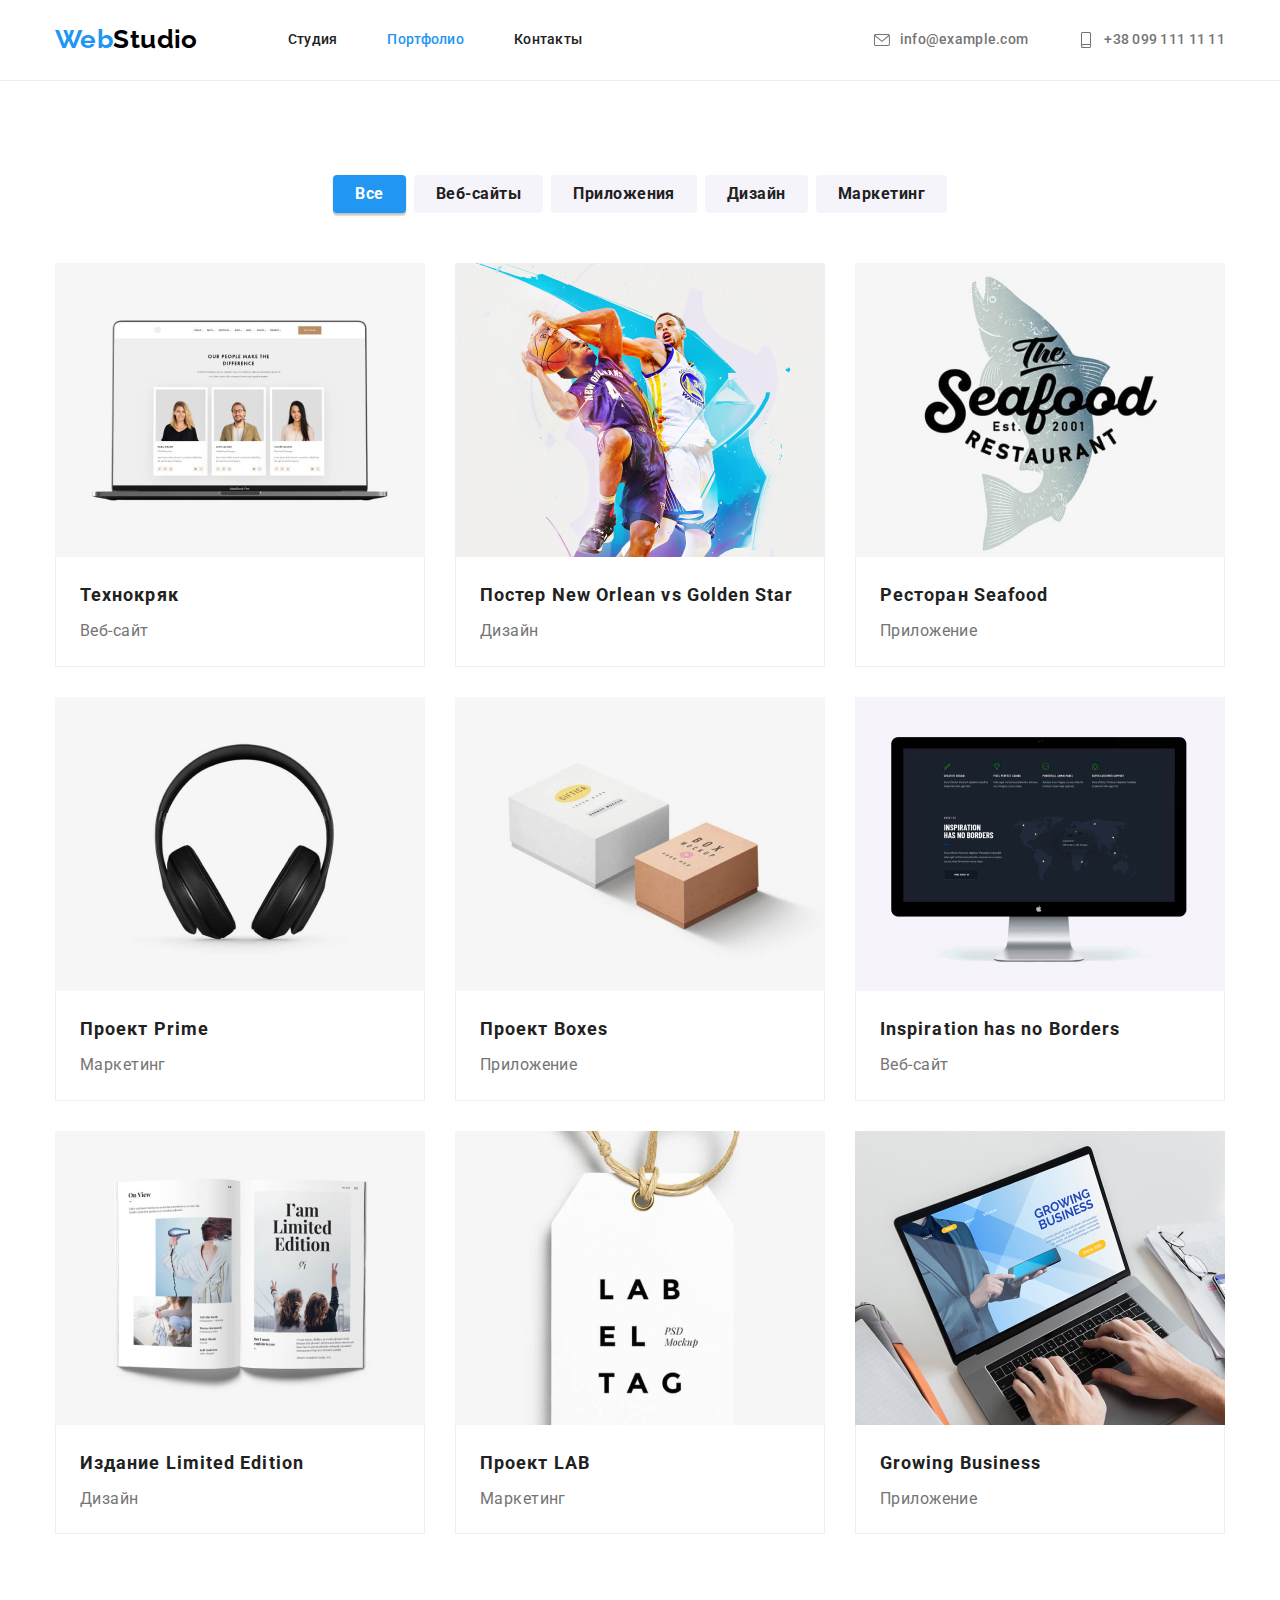
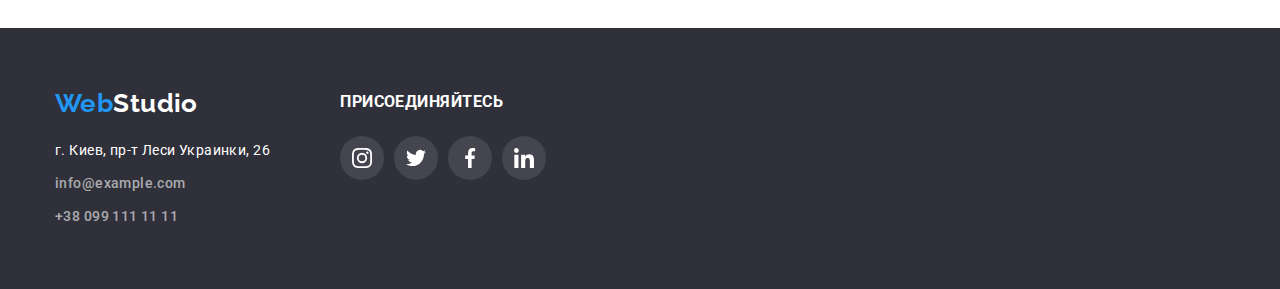
==== portfolio.html @ 371bf43d ":tada:" ====
<!DOCTYPE html>
<html lang="ru">
  <head>
    <meta charset="UTF-8" />
    <meta http-equiv="X-UA-Compatible" content="IE=edge" />
    <meta name="viewport" content="width=1600, initial-scale=1.0" />
    <title>Portfolio</title>
    <!-- Normalizer & fonts -->
    <link rel="stylesheet" href="./css/modern-normalize.min.css" />
    <link rel="preconnect" href="https://fonts.gstatic.com" />
    <link
      href="https://fonts.googleapis.com/css2?family=Raleway:wght@700&family=Roboto:wght@400;500;700;900&display=swap"
      rel="stylesheet"
    />
    <!-- Favicons -->
    <link
      rel="apple-touch-icon"
      sizes="76x76"
      href="./images/icons/favs/apple-touch-icon.png"
    />
    <link
      rel="icon"
      type="image/png"
      sizes="32x32"
      href="./images/icons/favs/favicon-32x32.png"
    />
    <link
      rel="icon"
      type="image/png"
      sizes="16x16"
      href="./images/icons/favs/favicon-16x16.png"
    />
    <link rel="manifest" href="./images/icons/favs/site.webmanifest" />
    <meta name="msapplication-TileColor" content="#2196f3" />
    <meta name="theme-color" content="#2196f3" />

    <!-- Site Styles -->
    <link rel="stylesheet" href="./css/styles.css" />
  </head>
  <body>
    <!-- Header -->
    <header class="page-header">
      <div class="container main-nav">
        <!-- Logo -->
        <nav class="navigation">
          <div class="logo">
            <a href="./" class="logo__link"
              ><span class="logo__accent">Web</span>Studio</a
            >
          </div>

          <!-- Menu -->
          <ul class="menu list">
            <li class="menu__item">
              <a class="menu__link" href="./">Студия</a>
            </li>
            <li class="menu__item">
              <a class="menu__link current" href="portfolio.html">Портфолио</a>
            </li>
            <li class="menu__item">
              <a class="menu__link" href="">Контакты</a>
            </li>
          </ul>
        </nav>

        <!-- Contacts -->
        <ul class="contacts list">
          <li class="main-nav contacts__item">
            <a class="contacts__link" href="mailto://info@example.com">
              <svg class="link-icon">
                <use href="./images/icons/sprites.svg#envelope"></use>
              </svg>
              info@example.com</a
            >
          </li>
          <li class="main-nav contacts__item">
            <a class="contacts__link" href="tel://+380991111111">
              <svg class="link-icon">
                <use href="./images/icons/sprites.svg#smartphone"></use>
              </svg>
              +38 099 111 11 11</a
            >
          </li>
        </ul>
      </div>
    </header>

    <!-- Main -->
    <main class="main">
      <!-- Our work -->
      <section class="section">
        <div class="container">
          <h1 class="section__heading hidden">Наши работы</h1>

          <!-- Filter -->
          <ul class="filter list">
            <li class="filter__item">
              <button type="button" class="filter__btn active button">
                Все
              </button>
            </li>
            <li class="filter__item">
              <button type="button" class="filter__btn button">
                Веб-сайты
              </button>
            </li>
            <li class="filter__item">
              <button type="button" class="filter__btn button">
                Приложения
              </button>
            </li>
            <li class="filter__item">
              <button type="button" class="filter__btn button">Дизайн</button>
            </li>
            <li class="filter__item">
              <button type="button" class="filter__btn button">
                Маркетинг
              </button>
            </li>
          </ul>

          <!-- Projects -->
          <ul class="project list">
            <li class="project__item">
              <img
                src="./images/portfolio/tehno.jpg"
                alt="Технокряк"
                width="370"
              />
              <div class="project__container">
                <h2 class="project__title">Технокряк</h2>
                <p class="project__descriptioon">Веб-сайт</p>
              </div>
            </li>
            <li class="project__item">
              <img
                src="./images/portfolio/new-orlean.jpg"
                alt="Постер New Orlean vs Golden Star"
                width="370"
              />
              <div class="project__container">
                <h2 class="project__title">Постер New Orlean vs Golden Star</h2>
                <p class="project__descriptioon">Дизайн</p>
              </div>
            </li>
            <li class="project__item">
              <img
                src="./images/portfolio/seafood.jpg"
                alt="Ресторан Seafood"
                width="370"
              />
              <div class="project__container">
                <h2 class="project__title">Ресторан Seafood</h2>
                <p class="project__descriptioon">Приложение</p>
              </div>
            </li>
            <li class="project__item">
              <img
                src="./images/portfolio/prime.jpg"
                alt="Проект Prime"
                width="370"
              />
              <div class="project__container">
                <h2 class="project__title">Проект Prime</h2>
                <p class="project__descriptioon">Маркетинг</p>
              </div>
            </li>
            <li class="project__item">
              <img
                src="./images/portfolio/boxes.jpg"
                alt="Проект Boxes"
                width="370"
              />
              <div class="project__container">
                <h2 class="project__title">Проект Boxes</h2>
                <p class="project__descriptioon">Приложение</p>
              </div>
            </li>
            <li class="project__item">
              <img
                src="./images/portfolio/inspiration.jpg"
                alt="Inspiration has no Borders"
                width="370"
              />
              <div class="project__container">
                <h2 class="project__title">Inspiration has no Borders</h2>
                <p class="project__descriptioon">Веб-сайт</p>
              </div>
            </li>
            <li class="project__item">
              <img
                src="./images/portfolio/limited-edition.jpg"
                alt="Издание Limited Edition"
                width="370"
              />
              <div class="project__container">
                <h2 class="project__title">Издание Limited Edition</h2>
                <p class="project__descriptioon">Дизайн</p>
              </div>
            </li>
            <li class="project__item">
              <img
                src="./images/portfolio/lab.jpg"
                alt="Проект LAB"
                width="370"
              />
              <div class="project__container">
                <h2 class="project__title">Проект LAB</h2>
                <p class="project__descriptioon">Маркетинг</p>
              </div>
            </li>
            <li class="project__item">
              <img
                src="./images/portfolio/growing-business.jpg"
                alt="Growing Business"
                width="370"
              />
              <div class="project__container">
                <h2 class="project__title">Growing Business</h2>
                <p class="project__descriptioon">Приложение</p>
              </div>
            </li>
          </ul>
        </div>
      </section>
    </main>

    <!-- Footer -->
    <footer class="footer">
      <div class="footer container">
        <section class="footer__item">
          <h2 class="hidden">Адрес</h2>
          <div class="logo">
            <a href="" class="logo__link"
              ><span class="logo__accent">Web</span>Studio</a
            >
          </div>

          <address class="footer contacts">
            г. Киев, пр-т Леси Украинки, 26
            <ul class="footer contacts list">
              <li class="footer contacts__item">
                <a
                  class="footer contacts__link"
                  href="mailto://info@example.com"
                  >info@example.com</a
                >
              </li>
              <li class="footer contacts__item">
                <a class="footer contacts__link" href="tel://+380991111111"
                  >+38 099 111 11 11</a
                >
              </li>
            </ul>
          </address>
        </section>

        <section class="footer__item join">
          <h2 class="hidden">Социальные сети</h2>
          <h3 class="join__title">присоединяйтесь</h3>
          <ul class="join__social list">
            <li class="join__item">
              <a class="join social__link" href="">
                <svg class="social-icon">
                  <use href="./images/icons/sprites.svg#instagram"></use>
                </svg>
              </a>
            </li>
            <li class="join__item">
              <a class="join social__link" href="">
                <svg class="social-icon">
                  <use href="./images/icons/sprites.svg#twitter"></use>
                </svg>
              </a>
            </li>
            <li class="join__item">
              <a class="join social__link" href="">
                <svg class="social-icon">
                  <use href="./images/icons/sprites.svg#facebook"></use>
                </svg>
              </a>
            </li>
            <li class="join__item">
              <a class="join social__link" href="">
                <svg class="social-icon">
                  <use href="./images/icons/sprites.svg#linkedin"></use>
                </svg>
              </a>
            </li>
          </ul>
        </section>
      </div>
    </footer>
  </body>
</html>
---- css/styles.css ----
:root {
  --primary-bg-color: #fff;
  --secondary-bg: #f5f4fa;
  --ternary-bg: #2f303a;
  --primary-text-color: #757575;
  --title-text-color: #212121;
  --logo-color: #000;
  --accent: #2196f3;
  --border-color: #ececec;
  --border-box-color: #eeeeee;
  --ternary-buttons: #afb1b8;
  --footer-links-color: rgba(255, 255, 255, 0.6);
}

body {
  display: flex;
  flex-direction: column;
  background: var(--primary-bg-color);
  color: var(--primary-text-color);

  font-family: 'Roboto', sans-serif;
  font-style: normal;
  font-weight: 400;
  font-size: 14px;
  line-height: 1.8;
  letter-spacing: 0.03em;
}

h1,
h2,
h3,
h4,
h5,
h6,
p {
  margin: 0;
}

img {
  display: block;
  max-width: 100%;
  height: auto;
}

/*
   .d8888b.
  d88P  Y88b
  888    888
  888         .d88b.  88888b.d88b.  88888b.d88b.   .d88b.  88888b.
  888        d88""88b 888 "888 "88b 888 "888 "88b d88""88b 888 "88b
  888    888 888  888 888  888  888 888  888  888 888  888 888  888
  Y88b  d88P Y88..88P 888  888  888 888  888  888 Y88..88P 888  888
   "Y8888P"   "Y88P"  888  888  888 888  888  888  "Y88P"  888  888
   */

.list {
  list-style: none;
  padding: 0;
  margin: 0;
}

.hidden {
  visibility: hidden;
  pointer-events: none;
  position: absolute;
}

.section {
  padding-top: 94px;
  padding-bottom: 94px;
}

/* Wrapper */
.container {
  width: 1200px;
  margin-left: auto;
  margin-right: auto;
  padding-left: 15px;
  padding-right: 15px;
}

/*
_  _ ____ ____ ___  ____ ____
|__| |___ |__| |  \ |___ |__/
|  | |___ |  | |__/ |___ |  \

*/
.page-header {
  color: var(--logo-color);
  border-bottom: 1px solid var(--border-color);
}

.page-header > .container {
  display: flex;
  align-items: center;
  justify-content: space-between;
}

.navigation {
  display: flex;
}
.navigation .logo__link {
  display: block;
  padding-top: 24px;
  padding-bottom: 24px;
}

/*
 |   _   _   _
 |_ (_) (_| (_)
         _|
*/
.logo {
  display: flex;
  font-family: Raleway, sans-serif;
  font-weight: 700;
  font-size: 26px;
  line-height: 1.2;
}

.logo__link {
  text-decoration: none;
  color: inherit;
}

.logo__accent {
  color: var(--accent);
}

/*
 |\/|  _  ._
 |  | (/_ | | |_|
*/
.menu {
  display: flex;
  margin-left: 90px;
}

.menu__item:not(:last-child) {
  margin-right: 50px;
}

/* Site nav */
.menu__link {
  display: block;
  padding-top: 32px;
  padding-bottom: 32px;
  color: var(--title-text-color);
  text-decoration: none;
  font-weight: 500;
  line-height: 1.14;
  letter-spacing: 0.02em;
}

.current,
.menu__link:hover,
.menu__link:focus {
  color: var(--accent);
}

/*
____ ____ _  _ ___ ____ ____ ___ ____
|    |  | |\ |  |  |__| |     |  [__
|___ |__| | \|  |  |  | |___  |  ___]
*/
.contacts {
  font-style: normal;
}

/* Contacts Header */
.page-header .contacts {
  display: flex;
}

.main-nav.contacts__item > .contacts__link {
  display: flex;
  align-items: center;
  padding-top: 32px;
  padding-bottom: 32px;
}

.main-nav.contacts__item + .main-nav.contacts__item {
  margin-left: 50px;
}

.link-icon {
  fill: currentColor;
  margin-right: 10px;
  width: 16px;
  height: 16px;
}

.contacts__link {
  font-weight: 500;
  line-height: 1.14;
  letter-spacing: 0.02em;
  text-decoration: none;
  color: var(--primary-text-color);
}

.contacts__link:hover,
.contacts__link:focus {
  color: var(--accent);
}

/*
____ ____ ____ ___ ____ ____
|___ |  | |  |  |  |___ |__/
|    |__| |__|  |  |___ |  \
*/
.footer {
  background-color: var(--ternary-bg);
  color: var(--primary-bg-color);
  font-size: 14px;
  line-height: 1.71;
  letter-spacing: 0.03em;
}

.footer.container {
  padding-top: 60px;
  padding-bottom: 60px;
  display: flex;
}

.footer__item > .logo {
  margin-bottom: 20px;
}

.footer.contacts__link {
  color: var(--footer-links-color);
}

.contacts__link:hover,
.contacts__link:focus {
  color: var(--accent);
}

.footer.contacts__item {
  margin-top: 9px;
}

.footer__item:not(:last-child) {
  margin-right: 70px;
}

/*
 _ ____ _ _  _
 | |  | | |\ |
_| |__| | | \|

*/
.join__social {
  display: flex;
}

.join__title {
  margin-bottom: 20px;
  font-weight: 700;
  letter-spacing: 0.03em;
  text-transform: uppercase;
}

.join__item:not(:last-child) {
  margin-right: 10px;
}

.join.social__link {
  background: rgba(255, 255, 255, 0.1);
}

/*
___  _  _ ___ ___ ____ _  _ ____
|__] |  |  |   |  |  | |\ | [__
|__] |__|  |   |  |__| | \| ___]
*/
.button {
  color: var(--primary-bg-color);
  background-color: var(--accent);
  border-radius: 4px;
  border: none;
  display: inline-block;
  padding: 10px 32px;
  min-width: 200px;

  font-family: inherit;
  font-weight: 700;
  font-size: 16px;
  line-height: 1.8;
  letter-spacing: 0.06em;
  text-decoration: none;
  cursor: pointer;
}

.button:hover,
.button:focus {
  transition-duration: 0.4s;
  box-shadow: 0 4px 4px rgba(0, 0, 0, 0.15);
}

/*
  888b     d888          d8b
  8888b   d8888          Y8P
  88888b.d88888
  888Y88888P888  8888b.  888 88888b.
  888 Y888P 888     "88b 888 888 "88b
  888  Y8P  888 .d888888 888 888  888
  888   "   888 888  888 888 888  888
  888       888 "Y888888 888 888  888
  */
/*
_  _ ____ ____ ____
|__| |___ |__/ |  |
|  | |___ |  \ |__|
*/
.hero {
  background-color: var(--ternary-bg);
  background-image: linear-gradient(
      to bottom,
      rgba(47, 48, 58, 0.4),
      rgba(47, 48, 58, 0.4)
    ),
    url('../images/hero_bg.jpg');
  background-position: 50% 50%;
  background-size: cover;
  text-align: center;
}

.hero > .container {
  padding: 200px;
}

.hero__title {
  margin-top: 0;
  margin-bottom: 30px;
  padding: 0;
  color: var(--primary-bg-color);
  font-weight: 900;
  font-size: 44px;
  line-height: 1.3;
  letter-spacing: 0.06em;
  text-transform: uppercase;
}

/*
____ ____ ____ ___ _ ____ _  _ ____
[__  |___ |     |  | |  | |\ | [__
___] |___ |___  |  | |__| | \| ___]
*/
.section__heading {
  margin-top: 0;
  margin-bottom: 50px;
  color: var(--title-text-color);
  font-weight: 700;
  font-size: 36px;
  line-height: 1.14;
  text-align: center;
  letter-spacing: 0.03em;
}

/*
____ ____ ____ ___ _  _ ____ ____ ____
|___ |___ |__|  |  |  | |__/ |___ [__
|    |___ |  |  |  |__| |  \ |___ ___]
*/
.features__title {
  margin-top: 0;
  margin-bottom: 10px;
  color: var(--title-text-color);
  font-weight: 700;
  line-height: 1.14;
  letter-spacing: 0.03em;
  text-transform: uppercase;
  color: var(--title-text-color);
}

.features.list {
  display: flex;
}

.features__item + .features__item {
  margin-left: 30px;
}

.features p {
  margin-top: 0;
  margin-bottom: 0;
}

/*
_ ____ ____ _  _ ____
| |    |  | |\ | [__
| |___ |__| | \| ___]

*/

.icon__wrapper {
  display: flex;
  justify-content: center;
  align-items: center;
  width: 270px;
  height: 120px;
  background-color: var(--secondary-bg);
  border-radius: 4px;
  margin-bottom: 30px;
}

.features-icon {
  width: 70px;
  height: 70px;
}

/*
___  ____ _  _ ____ _    ____ ___  _  _ ____ _  _ ___
|  \ |___ |  | |___ |    |  | |__] |\/| |___ |\ |  |
|__/ |___  \/  |___ |___ |__| |    |  | |___ | \|  |

*/

.section.development {
  padding-top: 0;
}

.dev.list {
  display: flex;
}

.dev__item + .dev__item {
  margin-left: 30px;
}

/*
___ ____ ____ _  _
 |  |___ |__| |\/|
 |  |___ |  | |  |

*/
.section.team {
  background-color: var(--secondary-bg);
}

.team.list {
  display: flex;
}

.team__item + .team__item {
  margin-left: 30px;
}

.team__item {
  padding-bottom: 30px;
  background-color: var(--primary-bg-color);
  box-shadow: 0px 1px 3px rgba(0, 0, 0, 0.12), 0px 1px 1px rgba(0, 0, 0, 0.14),
    0px 2px 1px rgba(0, 0, 0, 0.2);
  border-radius: 0px 0px 4px 4px;
  font-size: 16px;
  line-height: 1.18;
  text-align: center;
}

.team__title {
  margin-top: 30px;
  margin-bottom: 0;
  color: var(--title-text-color);
  font-weight: 500;
}

.team__item p {
  margin-top: 10px;
  margin-bottom: 16px;
}

/*
_ ____ ____ _  _ ____
| |    |  | |\ | [__
| |___ |__| | \| ___]

*/
.social {
  display: flex;
  justify-content: center;
}

.social__item:not(:last-child) {
  margin-right: 10px;
}

.social__link {
  display: flex;
  justify-content: center;
  align-items: center;
  width: 44px;
  height: 44px;
  border-radius: 50%;
  color: var(--border);
}
.social__link:hover,
.social__link:focus {
  color: var(--primary-bg-color);
  background-color: var(--accent);
}

.social-icon {
  fill: currentColor;
  width: 20px;
  height: 20px;
}

/*
___  ____ ____ ___ _  _ ____ ____ ____
|__] |__| |__/  |  |\ | |___ |__/ [__
|    |  | |  \  |  | \| |___ |  \ ___]
*/

.partners {
  text-align: center;
}

.partners__list {
  display: flex;
  justify-content: center;
  margin-top: 0px;
  margin-bottom: 0;
}

.partners__items:not(:last-child) {
  margin-right: 30px;
}

/* Partners links & icons */
.partners__link {
  display: flex;
  align-items: center;
  width: 170px;
  height: 90px;
  border: 1px solid var(--ternary-buttons);
  border-radius: 4px;
  color: var(--ternary-buttons);
  margin: 0;
}

.partners__link:hover,
.partners__link:focus {
  color: var(--accent);
  border-color: var(--accent);
}

.partner-icon {
  fill: currentColor;
  height: 50px;
}

/*
  8888888b.                  888     .d888         888 d8b
  888   Y88b                 888    d88P"          888 Y8P
  888    888                 888    888            888
  888   d88P .d88b.  888d888 888888 888888 .d88b.  888 888  .d88b.
  8888888P" d88""88b 888P"   888    888   d88""88b 888 888 d88""88b
  888       888  888 888     888    888   888  888 888 888 888  888
  888       Y88..88P 888     Y88b.  888   Y88..88P 888 888 Y88..88P
  888        "Y88P"  888      "Y888 888    "Y88P"  888 888  "Y88P"
*/

/*
____ _ _    ___ ____ ____
|___ | |     |  |___ |__/
|    | |___  |  |___ |  \
*/
.filter {
  display: flex;
  align-items: center;
  justify-content: center;
  margin-bottom: 50px;
}

.filter__item:not(:last-child) {
  margin-right: 8px;
}

/*
  _                   _
 |_ o | _|_  _  ._   |_)    _|_ _|_  _  ._   _
 |  | |  |_ (/_ |    |_) |_| |_  |_ (_) | | _>
*/
.filter__btn {
  min-width: 73px;
  padding: 6px 22px;
  background-color: var(--secondary-bg);
  color: var(--title-text-color);
  font-size: 16px;
  line-height: 1.62;
  text-align: center;
  letter-spacing: 0.03em;
}

.filter__btn.active,
.filter__btn:hover,
.filter__btn:focus {
  background-color: var(--accent);
  color: var(--primary-bg-color);
  box-shadow: 0px 3px 1px rgba(0, 0, 0, 0.1), 0px 1px 2px rgba(0, 0, 0, 0.08),
    0px 2px 2px rgba(0, 0, 0, 0.12);
}

/*
___  ____ ____  _ ____ ____ ___ ____
|__] |__/ |  |  | |___ |     |  [__
|    |  \ |__| _| |___ |___  |  ___]
*/
.project {
  display: flex;
  flex-wrap: wrap;
}

.project__container {
  border: 1px solid var(--border-box-color);
  border-top: none;
  margin-top: 0;
  padding-top: 20px;
  padding-bottom: 20px;
  padding-left: 24px;
}
.project__item:hover {
  box-shadow: 0px 1px 1px rgba(0, 0, 0, 0.12), 0px 4px 4px rgba(0, 0, 0, 0.06),
    1px 4px 6px rgba(0, 0, 0, 0.16);
}

.project__item:not(:nth-child(3n)) {
  margin-right: 30px;
}

.project__item:not(:nth-last-child(-n + 3)) {
  margin-bottom: 30px;
}
/* Project text */
.project__title {
  margin: 0;
  color: var(--title-text-color);
  font-size: 18px;
  line-height: 2;
  font-weight: 700;
  letter-spacing: 0.06em;
}

.project__descriptioon {
  margin-top: 4px;
  margin-bottom: 0;
  font-size: 16px;
  line-height: 1.8;
}
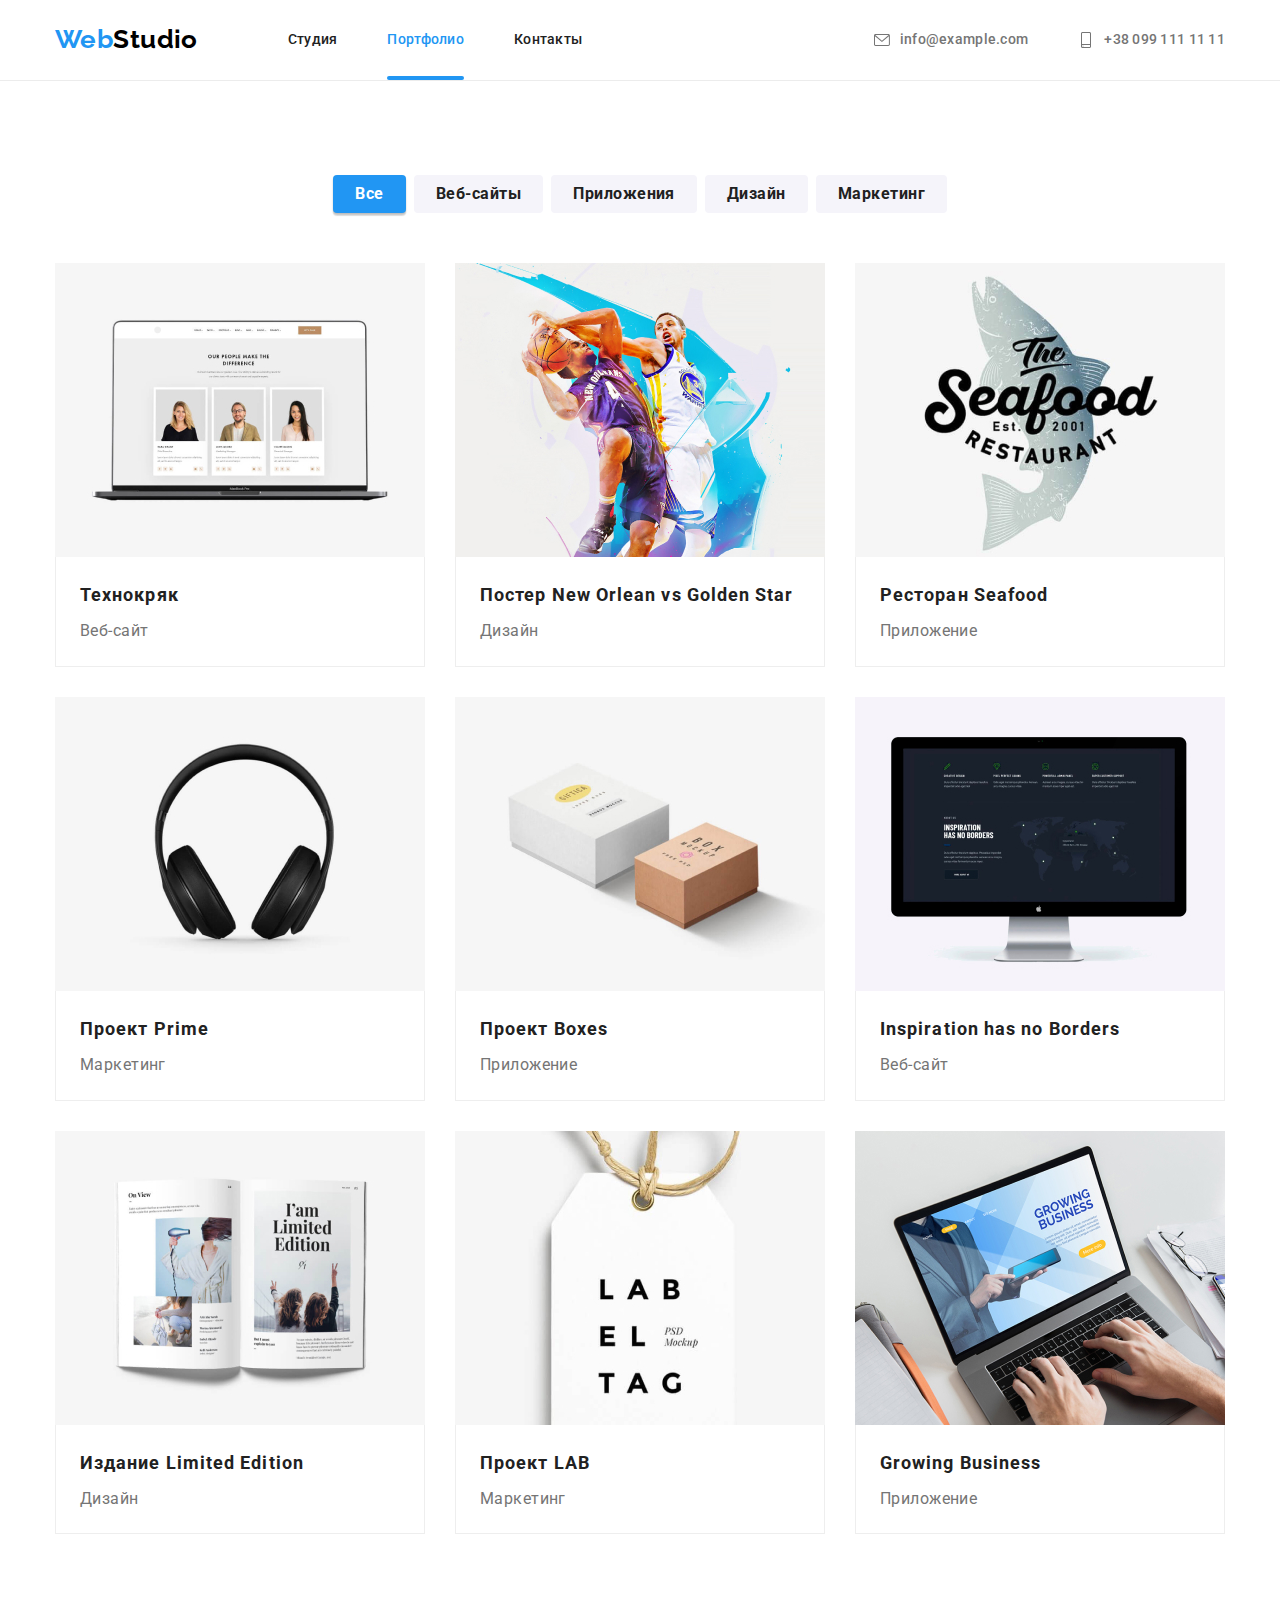
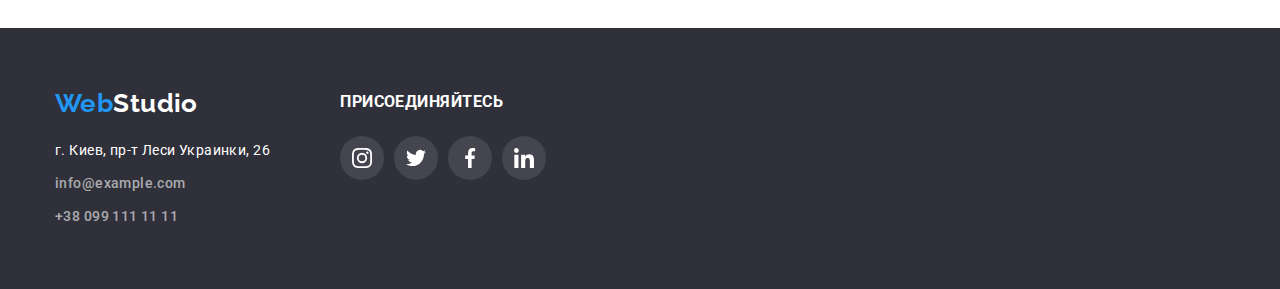
==== commit 98fb4cc3: ":bug: from hw 03" ====
--- a/portfolio.html
+++ b/portfolio.html
@@ -122,99 +122,182 @@
           <!-- Projects -->
           <ul class="project list">
             <li class="project__item">
-              <img
-                src="./images/portfolio/tehno.jpg"
-                alt="Технокряк"
-                width="370"
-              />
+              <!-- First thumb: Start -->
+              <div class="thumb">
+                <img
+                  src="./images/portfolio/tehno.jpg"
+                  alt="Технокряк"
+                  width="370"
+                />
+                <div class="full-description">
+                  <p class="project-about">
+                    Технокряк это современная площадка распространения
+                    коронавируса. Компании используют эту платформу для
+                    цифрового шпионажа и атак на защищённые сервера конкурентов.
+                  </p>
+                </div>
+              </div>
+              <!-- First thumb: End -->
               <div class="project__container">
                 <h2 class="project__title">Технокряк</h2>
                 <p class="project__descriptioon">Веб-сайт</p>
               </div>
             </li>
             <li class="project__item">
-              <img
-                src="./images/portfolio/new-orlean.jpg"
-                alt="Постер New Orlean vs Golden Star"
-                width="370"
-              />
+              <div class="thumb">
+                <img
+                  src="./images/portfolio/new-orlean.jpg"
+                  alt="Постер New Orlean vs Golden Star"
+                  width="370"
+                />
+                <div class="full-description">
+                  <p class="project-about">
+                    Технокряк это современная площадка распространения
+                    коронавируса. Компании используют эту платформу для
+                    цифрового шпионажа и атак на защищённые сервера конкурентов.
+                  </p>
+                </div>
+              </div>
               <div class="project__container">
                 <h2 class="project__title">Постер New Orlean vs Golden Star</h2>
                 <p class="project__descriptioon">Дизайн</p>
               </div>
             </li>
             <li class="project__item">
-              <img
-                src="./images/portfolio/seafood.jpg"
-                alt="Ресторан Seafood"
-                width="370"
-              />
+              <div class="thumb">
+                <img
+                  src="./images/portfolio/seafood.jpg"
+                  alt="Ресторан Seafood"
+                  width="370"
+                />
+                <div class="full-description">
+                  <p class="project-about">
+                    Технокряк это современная площадка распространения
+                    коронавируса. Компании используют эту платформу для
+                    цифрового шпионажа и атак на защищённые сервера конкурентов.
+                  </p>
+                </div>
+              </div>
               <div class="project__container">
                 <h2 class="project__title">Ресторан Seafood</h2>
                 <p class="project__descriptioon">Приложение</p>
               </div>
             </li>
             <li class="project__item">
-              <img
-                src="./images/portfolio/prime.jpg"
-                alt="Проект Prime"
-                width="370"
-              />
+              <div class="thumb">
+                <img
+                  src="./images/portfolio/prime.jpg"
+                  alt="Проект Prime"
+                  width="370"
+                />
+                <div class="full-description">
+                  <p class="project-about">
+                    Технокряк это современная площадка распространения
+                    коронавируса. Компании используют эту платформу для
+                    цифрового шпионажа и атак на защищённые сервера конкурентов.
+                  </p>
+                </div>
+              </div>
               <div class="project__container">
                 <h2 class="project__title">Проект Prime</h2>
                 <p class="project__descriptioon">Маркетинг</p>
               </div>
             </li>
             <li class="project__item">
-              <img
-                src="./images/portfolio/boxes.jpg"
-                alt="Проект Boxes"
-                width="370"
-              />
+              <div class="thumb">
+                <img
+                  src="./images/portfolio/boxes.jpg"
+                  alt="Проект Boxes"
+                  width="370"
+                />
+                <div class="full-description">
+                  <p class="project-about">
+                    Технокряк это современная площадка распространения
+                    коронавируса. Компании используют эту платформу для
+                    цифрового шпионажа и атак на защищённые сервера конкурентов.
+                  </p>
+                </div>
+              </div>
               <div class="project__container">
                 <h2 class="project__title">Проект Boxes</h2>
                 <p class="project__descriptioon">Приложение</p>
               </div>
             </li>
             <li class="project__item">
-              <img
-                src="./images/portfolio/inspiration.jpg"
-                alt="Inspiration has no Borders"
-                width="370"
-              />
+              <div class="thumb">
+                <img
+                  src="./images/portfolio/inspiration.jpg"
+                  alt="Inspiration has no Borders"
+                  width="370"
+                />
+                <div class="full-description">
+                  <p class="project-about">
+                    Технокряк это современная площадка распространения
+                    коронавируса. Компании используют эту платформу для
+                    цифрового шпионажа и атак на защищённые сервера конкурентов.
+                  </p>
+                </div>
+              </div>
               <div class="project__container">
                 <h2 class="project__title">Inspiration has no Borders</h2>
                 <p class="project__descriptioon">Веб-сайт</p>
               </div>
             </li>
             <li class="project__item">
-              <img
-                src="./images/portfolio/limited-edition.jpg"
-                alt="Издание Limited Edition"
-                width="370"
-              />
+              <div class="thumb">
+                <img
+                  src="./images/portfolio/limited-edition.jpg"
+                  alt="Издание Limited Edition"
+                  width="370"
+                />
+                <div class="full-description">
+                  <p class="project-about">
+                    Технокряк это современная площадка распространения
+                    коронавируса. Компании используют эту платформу для
+                    цифрового шпионажа и атак на защищённые сервера конкурентов.
+                  </p>
+                </div>
+              </div>
               <div class="project__container">
                 <h2 class="project__title">Издание Limited Edition</h2>
                 <p class="project__descriptioon">Дизайн</p>
               </div>
             </li>
             <li class="project__item">
-              <img
-                src="./images/portfolio/lab.jpg"
-                alt="Проект LAB"
-                width="370"
-              />
+              <div class="thumb">
+                <img
+                  src="./images/portfolio/lab.jpg"
+                  alt="Проект LAB"
+                  width="370"
+                />
+                <div class="full-description">
+                  <p class="project-about">
+                    Технокряк это современная площадка распространения
+                    коронавируса. Компании используют эту платформу для
+                    цифрового шпионажа и атак на защищённые сервера конкурентов.
+                  </p>
+                </div>
+              </div>
               <div class="project__container">
                 <h2 class="project__title">Проект LAB</h2>
                 <p class="project__descriptioon">Маркетинг</p>
               </div>
             </li>
             <li class="project__item">
-              <img
-                src="./images/portfolio/growing-business.jpg"
-                alt="Growing Business"
-                width="370"
-              />
+              <div class="thumb">
+                <img
+                  src="./images/portfolio/growing-business.jpg"
+                  alt="Growing Business"
+                  width="370"
+                />
+                <div class="full-description">
+                  <p class="project-about">
+                    Технокряк это современная площадка распространения
+                    коронавируса. Компании используют эту платформу для
+                    цифрового шпионажа и атак на защищённые сервера конкурентов.
+                  </p>
+                </div>
+              </div>
               <div class="project__container">
                 <h2 class="project__title">Growing Business</h2>
                 <p class="project__descriptioon">Приложение</p>
@@ -226,10 +309,9 @@
     </main>
 
     <!-- Footer -->
-    <footer class="footer">
+    <footer class="footer footer-main">
       <div class="footer container">
-        <section class="footer__item">
-          <h2 class="hidden">Адрес</h2>
+        <div class="footer__item">
           <div class="logo">
             <a href="" class="logo__link"
               ><span class="logo__accent">Web</span>Studio</a
@@ -253,10 +335,9 @@
               </li>
             </ul>
           </address>
-        </section>
-
-        <section class="footer__item join">
-          <h2 class="hidden">Социальные сети</h2>
+        </div>
+
+        <div class="footer__item join">
           <h3 class="join__title">присоединяйтесь</h3>
           <ul class="join__social list">
             <li class="join__item">
@@ -288,7 +369,7 @@
               </a>
             </li>
           </ul>
-        </section>
+        </div>
       </div>
     </footer>
   </body>
--- a/css/styles.css
+++ b/css/styles.css
@@ -6,10 +6,17 @@
   --title-text-color: #212121;
   --logo-color: #000;
   --accent: #2196f3;
+  --project-accent: rgba(33, 150, 243, 0.9);
   --border-color: #ececec;
   --border-box-color: #eeeeee;
   --ternary-buttons: #afb1b8;
   --footer-links-color: rgba(255, 255, 255, 0.6);
+  --backdrop-bg: rgba(0, 0, 0, 0.2);
+  /* Fonts */
+  --main-font: 'Roboto', sans-serif;
+  --logo-font: 'Raleway', sans-serif;
+  /* Animation */
+  --cubic: cubic-bezier(0.4, 0, 0.2, 1);
 }
 
 body {
@@ -18,7 +25,7 @@
   background: var(--primary-bg-color);
   color: var(--primary-text-color);
 
-  font-family: 'Roboto', sans-serif;
+  font-family: var(--main-font);
   font-style: normal;
   font-weight: 400;
   font-size: 14px;
@@ -51,7 +58,7 @@
   888    888 888  888 888  888  888 888  888  888 888  888 888  888
   Y88b  d88P Y88..88P 888  888  888 888  888  888 Y88..88P 888  888
    "Y8888P"   "Y88P"  888  888  888 888  888  888  "Y88P"  888  888
-   */
+*/
 
 .list {
   list-style: none;
@@ -60,9 +67,17 @@
 }
 
 .hidden {
-  visibility: hidden;
-  pointer-events: none;
   position: absolute;
+  width: 1px;
+  height: 1px;
+  margin: -1px;
+  border: 0;
+  padding: 0;
+
+  white-space: nowrap;
+  clip-path: inset(100%);
+  clip: rect(0 0 0 0);
+  overflow: hidden;
 }
 
 .section {
@@ -112,7 +127,7 @@
 */
 .logo {
   display: flex;
-  font-family: Raleway, sans-serif;
+  font-family: var(--logo-font);
   font-weight: 700;
   font-size: 26px;
   line-height: 1.2;
@@ -142,6 +157,7 @@
 
 /* Site nav */
 .menu__link {
+  position: relative;
   display: block;
   padding-top: 32px;
   padding-bottom: 32px;
@@ -158,6 +174,28 @@
   color: var(--accent);
 }
 
+/* Blue bar */
+.menu__link::after {
+  position: absolute;
+  left: 0;
+  bottom: 0;
+
+  display: block;
+  width: 100%;
+  height: 4px;
+  border-radius: 2px;
+
+  content: '';
+  background-color: var(--accent);
+  transition: opacity 250ms var(--cubic);
+  opacity: 0;
+}
+
+.menu__link.current::after,
+.menu__link:hover:after {
+  opacity: 1;
+}
+
 /*
 ____ ____ _  _ ___ ____ ____ ___ ____
 |    |  | |\ |  |  |__| |     |  [__
@@ -201,6 +239,7 @@
 .contacts__link:hover,
 .contacts__link:focus {
   color: var(--accent);
+  transition: opacity 250ms var(--cubic);
 }
 
 /*
@@ -216,9 +255,12 @@
   letter-spacing: 0.03em;
 }
 
-.footer.container {
+.footer-main {
   padding-top: 60px;
   padding-bottom: 60px;
+}
+
+.footer.container {
   display: flex;
 }
 
@@ -233,6 +275,7 @@
 .contacts__link:hover,
 .contacts__link:focus {
   color: var(--accent);
+  transition: opacity 250ms var(--cubic);
 }
 
 .footer.contacts__item {
@@ -295,6 +338,7 @@
 .button:focus {
   transition-duration: 0.4s;
   box-shadow: 0 4px 4px rgba(0, 0, 0, 0.15);
+  transition: opacity 250ms var(--cubic);
 }
 
 /*
@@ -306,7 +350,8 @@
   888  Y8P  888 .d888888 888 888  888
   888   "   888 888  888 888 888  888
   888       888 "Y888888 888 888  888
-  */
+*/
+
 /*
 _  _ ____ ____ ____
 |__| |___ |__/ |  |
@@ -322,11 +367,14 @@
     url('../images/hero_bg.jpg');
   background-position: 50% 50%;
   background-size: cover;
+  max-width: 1600px;
+  margin: 0 auto;
   text-align: center;
 }
 
 .hero > .container {
-  padding: 200px;
+  padding: 200px 0;
+  width: 696px;
 }
 
 .hero__title {
@@ -342,6 +390,57 @@
 }
 
 /*
+|V| _  _| _  |
+| |(_)(_|(_| |
+*/
+.backdrop {
+  position: fixed;
+  top: 0;
+  left: 0;
+  right: 0;
+  bottom: 0;
+  background-color: var(--backdrop-bg);
+}
+
+.backdrop.is-hidden {
+  opacity: 0;
+  pointer-events: none;
+}
+
+.modal {
+  position: absolute;
+  left: 50%;
+  top: 50%;
+  transform: translate(-50%, -50%);
+  width: 528px;
+  height: 581px;
+
+  background: var(--primary-bg-color);
+  box-shadow: 0px 1px 3px rgba(0, 0, 0, 0.12), 0px 1px 1px rgba(0, 0, 0, 0.14),
+    0px 2px 1px rgba(0, 0, 0, 0.2);
+  border-radius: 4px;
+}
+
+.button-close {
+  position: absolute;
+  top: 8px;
+  right: 8px;
+  display: flex;
+  justify-content: center;
+  align-items: center;
+  width: 30px;
+  height: 30px;
+  box-sizing: border-box;
+  border: 1px solid rgba(0, 0, 0, 0.1);
+  border-radius: 50%;
+}
+
+.cross-icon {
+  width: 11px;
+  fill: var(--logo-color);
+}
+
+/*
 ____ ____ ____ ___ _ ____ _  _ ____
 [__  |___ |     |  | |  | |\ | [__
 ___] |___ |___  |  | |__| | \| ___]
@@ -366,8 +465,9 @@
   margin-top: 0;
   margin-bottom: 10px;
   color: var(--title-text-color);
+  font-size: 14px;
+  line-height: 1.14;
   font-weight: 700;
-  line-height: 1.14;
   letter-spacing: 0.03em;
   text-transform: uppercase;
   color: var(--title-text-color);
@@ -375,6 +475,10 @@
 
 .features.list {
   display: flex;
+}
+
+.features__item {
+  width: 270px;
 }
 
 .features__item + .features__item {
@@ -461,6 +565,7 @@
   margin-top: 30px;
   margin-bottom: 0;
   color: var(--title-text-color);
+  font-size: 16px;
   font-weight: 500;
 }
 
@@ -497,6 +602,8 @@
 .social__link:focus {
   color: var(--primary-bg-color);
   background-color: var(--accent);
+
+  transition: opacity 250ms var(--cubic);
 }
 
 .social-icon {
@@ -542,6 +649,8 @@
 .partners__link:focus {
   color: var(--accent);
   border-color: var(--accent);
+
+  transition: opacity 250ms var(--cubic);
 }
 
 .partner-icon {
@@ -599,6 +708,8 @@
   color: var(--primary-bg-color);
   box-shadow: 0px 3px 1px rgba(0, 0, 0, 0.1), 0px 1px 2px rgba(0, 0, 0, 0.08),
     0px 2px 2px rgba(0, 0, 0, 0.12);
+
+  transition: opacity 250ms var(--cubic);
 }
 
 /*
@@ -619,6 +730,7 @@
   padding-bottom: 20px;
   padding-left: 24px;
 }
+
 .project__item:hover {
   box-shadow: 0px 1px 1px rgba(0, 0, 0, 0.12), 0px 4px 4px rgba(0, 0, 0, 0.06),
     1px 4px 6px rgba(0, 0, 0, 0.16);
@@ -631,6 +743,7 @@
 .project__item:not(:nth-last-child(-n + 3)) {
   margin-bottom: 30px;
 }
+
 /* Project text */
 .project__title {
   margin: 0;
@@ -647,3 +760,46 @@
   font-size: 16px;
   line-height: 1.8;
 }
+
+/*
+___
+ | |_    __ |_  _
+ | | ||_|||||_)_>
+
+ _ __  o __  _ _|_ o  _ __
+(_|| | | |||(_| |_ | (_)| |
+*/
+.thumb {
+  position: relative;
+  overflow: hidden;
+}
+
+.full-description {
+  position: absolute;
+  bottom: 0;
+  left: 0;
+  width: 100%;
+  height: 100%;
+  background-color: var(--project-accent);
+
+  transform: translateY(100%);
+  opacity: 1;
+
+  transition: transform 250ms var(--cubic), opacity 250ms var(--cubic),
+    box-shadow 250ms var(--cubic);
+}
+
+.project__item:hover .full-description {
+  transform: translateY(0);
+  opacity: 1;
+  box-shadow: 1px 4px 6px rgba(0, 0, 0, 0.16), 0 4px 4px rgba(0, 0, 0, 0.06),
+    0 1px 1px rgba(0, 0, 0, 0.12);
+}
+
+.project-about {
+  color: var(--primary-bg-color);
+  padding: 63px 24px;
+  font-size: 18px;
+  line-height: 1.56;
+  margin: 0;
+}
